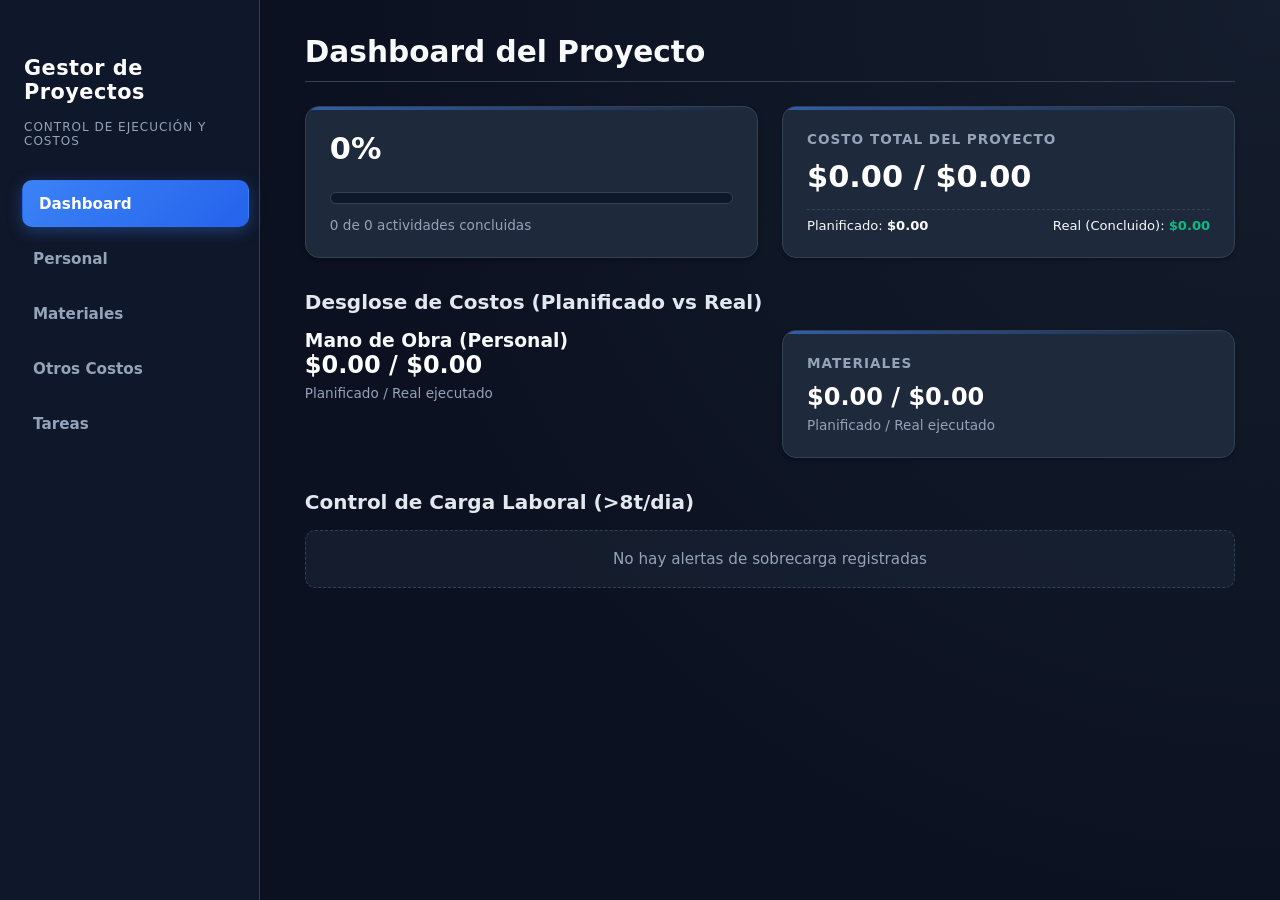
==== index.html @ 812642d6 "feat(index.html): Agregar la seccion de materiales - Agregar a la vista la seccion de materiales con" ====
<!DOCTYPE html>
<html lang="en">
<head>
  <meta charset="UTF-8">
  <meta name="viewport" content="width=device-width, initial-scale=1.0">
  <title>Control de Proyectos</title>
  <link rel ="stylesheet" href="styles.css">
</head>
<body>
  <aside class="sidebar">
    <div class="brand-header">
      <h2>Gestor de Proyectos</h2>
      <div class="brand-subtitle">Control de Ejecución y Costos</div>
    </div>
    <nav>
      <button class="btn-nav active" data-target="dashboard">
        Dashboard
      </button>
      <button class="btn-nav" data-target="personal">
        Personal
      </button>
      <button class="btn-nav" data-target="materiales">
        Materiales
      </button>
      <button class="btn-nav" data-target="otros">
        Otros Costos
      </button>
      <button class="btn-nav" data-target="tareas">
        Tareas
      </button>
    </nav>  
  </aside>


  <main>
    <section id="seccion-dashboard" class="seccion active">
      <h1>Dashboard del Proyecto</h1>
      <div class="tarjeta-grid">
        <div class="tarjeta">
          <p id="dash-avance" class="valor-metrica">0%</p>
          <div class="barra-progreso-contenedor">
            <div class="barra-progreso-llenado" id="dash-barra"></div>
            
          </div>
          <small id="dash-tareas-resumen" class="subtexto">
            0 de 0 actividades concluidas</small>
        </div>
        <div class="tarjeta">
          <h3>Costo Total del Proyecto</h3>
          <p id="dash-costos" class="valor-metrica">$0.00 / $0.00</p>
          <div class="subtexto-comparativa">
            <span>Planificado: <strong id="dash-costo-plan">$0.00
              </strong></span>
              <span>Real (Concluido): <strong id="dash-costo-real"    class="color-exito">$0.00</strong></span>
          </div>
        </div>
      </div>
      <h2>Desglose de Costos (Planificado vs Real)</h2>
      <div class="tarjeta-grid">
        <div class=""tarjeta>
          <h3>Mano de Obra (Personal)</h3>
          <p id="dash-pers-costo" class="valor-metrica" style="font-size:1.5rem;">$0.00 / $0.00</p>
          <div class="subtexto">Planificado / Real ejecutado</div>
        </div>
        <div class="tarjeta">
          <h3>Materiales</h3>
          <p id="dash-mat-costo" class="valor-metrica" style="font-size:1.5rem;">$0.00 / $0.00</p>
          <div class="subtexto">Planificado / Real ejecutado</div>
        </div>
      </div>
      <h2>Control de Carga Laboral (&gt;8t/dia)</h2>
      <div id="contenedor-sobrecarga" class="tarjeta-grid">
        <p class="mensaje-vacio">No hay alertas de sobrecarga registradas</p>
      </div>      



    </section>
    <section id ="seccion-personal" class="seccion">
      <h1>Gestion de Personal</h1>
      <div class="form-contenedor">
        <form id="form-personal">
          <div class="form-grid">
            <div class="form-grupo">
              <label for="pers-nombre">Nombre Completo:</label>
              <input type="text" id="pers-nombre" placeholder="Ej: Javier Carmona" required>
            </div>
            <div class="form-grupo">
              <label for="pers-rol">Rol / Cargo:</label>
              <input type="text" id="pers-rol" placeholder="Ej: Electricista, ingeniero..." required>
            </div>
            <div class="form-grupo">
              <label for="pers-costo">Costo por Hora ($)</label>
              <input type="number" id="pers-costo" step="0.01" min="0.01" placeholder="Ej: 15.50" required>
            </div>
          </div>
          <button type="submit" class="btn">Guardar Personal</button>
        </form>
      </div>
      <h2>Personal Registrado</h2>
      <div class="tabla-contenedor">
        <table>
          <thead>
            <tr>
              <th>ID</th>
              <th>Nombre</th>
              <th>Rol / Cargo</th>
              <th>Costo / Hora</th>
              <th>Acciones</th>
            </tr>
          </thead>
          <tbody id="tabla-personal-body"></tbody>
        </table>
      </div>
    </section>
    

    <section id="seccion-materiales" class="seccion">
      <h1>Gestion de Materiales</h1>
      <div class="form-contenedor">
        <form id="form-materiales">
          <div class="form-grid">
            <div class="form-grupo">
              <label for="mater-nombre">Nombre del Material</label>
              <input type="text" id="mater-nombre" placeholder="Ej: Ladrillo, Cemento, Pintura..." required>
            </div>
            <div class="form-grupo">
              <label for="mater-unidad">Unidad de Medida</label>
              <input type="text" id="mater-unidad" placeholder="Ej: m, kg, saco, unidad, etc" required>
            </div>
            <div class="form-grupo">
              <label for="mater-costo">Costo Unitario del Material ($)</label>
              <input type="number" id="mater-costo" step="0.01" min="0.01" placeholder="Ej: 12.50"required>
            </div>
          </div>
          <button type="submit" class="btn">Guardar Material</button>
        </form>
      </div>

      <h2>Materiales Registrados</h2>
      <div class="tabla-contenedor">
        <table>
          <thead>
            <tr>
              <th>ID</th>
              <th>Material</th>
              <th>Unidad</th>
              <th>Costo Unitario</th>
              <th>Acciones</th>
            </tr>
          </thead>
          <tbody id="tabla-material-body"></tbody>
        </table>
      </div>
    </section>
  </main>
---- styles.css ----
:root {
  --bg-primary: #0b1120;
  --bg-secondary: #0f172a;
  --bg-card: #1e293b;
  --bg-card-hover: #27354f;
  --border: #334155;
  --border-light: #475569;
  
  --accent: #3b82f6;
  --accent-hover: #2563eb;
  --accent-glow: rgba(59, 130, 246, 0.35);

  --success: #10b981;
  --success-bg: rgba(16, 185, 129, 0.15);
  --success-glow: rgba(16, 185, 129, 0.3);
  
  --warning: #f59e0b;
  --warning-bg: rgba(245, 158, 11, 0.15);

  --danger: #ef4444;
  --danger-hover: #dc2626;
  --danger-bg: rgba(239, 68, 68, 0.15);

  --text-main: #f8fafc;
  --text-muted: #94a3b8;
  --text-dim: #64748b;
  
  --shadow-sm: 0 2px 4px rgba(0, 0, 0, 0.3);
  --shadow-md: 0 4px 12px rgba(0, 0, 0, 0.4);
  --shadow-lg: 0 10px 25px rgba(0, 0, 0, 0.5);
}

* {
  box-sizing: border-box;
  margin: 0;
  padding: 0;
  font-family: 'Segoe UI', system-ui, -apple-system, BlinkMacSystemFont, Roboto, sans-serif;
}

body {
  background-color: var(--bg-primary);
  color: var(--text-main);
  min-height: 100vh;
  display: flex;
  overflow: hidden;
}

/* ==========================================================================
   BARRA LATERAL DE NAVEGACIÓN
   ========================================================================== */
.sidebar {
  width: 260px;
  background-color: var(--bg-secondary);
  border-right: 1px solid var(--border);
  display: flex;
  flex-direction: column;
  padding: 1.5rem 1rem;
  flex-shrink: 0;
  user-select: none;
  z-index: 10;
}

.brand-header {
  margin-bottom: 2rem;
  padding: 0 0.5rem;
}

.brand-header h2 {
  font-size: 1.3rem;
  font-weight: 800;
  color: #ffffff;
  display: flex;
  align-items: center;
  gap: 0.6rem;
  letter-spacing: 0.5px;
}

.brand-header h2 span {
  color: var(--accent);
}

.brand-subtitle {
  font-size: 0.75rem;
  color: var(--text-muted);
  margin-top: 0.3rem;
  text-transform: uppercase;
  letter-spacing: 1px;
}

nav {
  display: flex;
  flex-direction: column;
  gap: 0.5rem;
  flex: 1;
}

/* BOTONES DE NAVEGACIÓN (TRANSICIÓN + TRANSFORMACIÓN TRANSLATEX) */
.btn-nav {
  background: transparent;
  border: 1px solid transparent;
  color: var(--text-muted);
  padding: 0.85rem 1rem;
  text-align: left;
  font-size: 0.95rem;
  font-weight: 600;
  cursor: pointer;
  border-radius: 10px;
  display: flex;
  align-items: center;
  gap: 0.75rem;
  transition: all 0.3s cubic-bezier(0.4, 0, 0.2, 1);
  position: relative;
}

.btn-nav:hover {
  background-color: rgba(59, 130, 246, 0.12);
  color: #ffffff;
  border-color: rgba(59, 130, 246, 0.3);
  transform: translateX(6px); /* TRANSFORMACIÓN AL HOVER */
}

.btn-nav.active {
  background: linear-gradient(135deg, var(--accent), #2563eb);
  color: #ffffff;
  font-weight: 700;
  box-shadow: 0 4px 15px var(--accent-glow);
  transform: translateX(6px);
  border-color: transparent;
}

.sidebar-footer {
  border-top: 1px solid var(--border);
  padding-top: 1rem;
  display: flex;
  flex-direction: column;
  gap: 0.5rem;
}

.btn-demo {
  background: rgba(16, 185, 129, 0.15);
  border: 1px solid rgba(16, 185, 129, 0.4);
  color: #34d399;
  font-size: 0.8rem;
  padding: 0.6rem;
  border-radius: 8px;
  cursor: pointer;
  font-weight: 600;
  transition: all 0.25s ease;
  display: flex;
  align-items: center;
  justify-content: center;
  gap: 0.4rem;
}

.btn-demo:hover {
  background: var(--success);
  color: white;
  transform: translateY(-2px);
  box-shadow: 0 4px 12px var(--success-glow);
}

.btn-reset {
  background: transparent;
  border: 1px dashed var(--border);
  color: var(--text-dim);
  font-size: 0.75rem;
  padding: 0.4rem;
  border-radius: 6px;
  cursor: pointer;
  transition: all 0.2s ease;
}

.btn-reset:hover {
  color: var(--danger);
  border-color: var(--danger);
}

/* ==========================================================================
   ÁREA PRINCIPAL DE CONTENIDO
   ========================================================================== */
main {
  flex: 1;
  padding: 2.2rem 2.8rem;
  overflow-y: auto;
  background: radial-gradient(circle at top right, rgba(30, 41, 59, 0.5), transparent 70%);
}

/* TRANSICIÓN Y TRANSFORMACIÓN DE ENTRADA ENTRE SECCIONES */
.seccion {
  display: none;
  opacity: 0;
  transform: translateY(12px) scale(0.995);
  transition: opacity 0.35s ease, transform 0.35s ease;
}

.seccion.active {
  display: block;
  opacity: 1;
  transform: translateY(0) scale(1);
  animation: animacionEntrada 0.35s cubic-bezier(0.16, 1, 0.3, 1) forwards;
}

@keyframes animacionEntrada {
  from {
    opacity: 0;
    transform: translateY(14px) scale(0.99);
  }
  to {
    opacity: 1;
    transform: translateY(0) scale(1);
  }
}

h1 {
  font-size: 1.85rem;
  font-weight: 800;
  margin-bottom: 1.5rem;
  padding-bottom: 0.75rem;
  border-bottom: 1px solid var(--border);
  display: flex;
  align-items: center;
  justify-content: space-between;
}

h2 {
  font-size: 1.25rem;
  font-weight: 700;
  margin: 2rem 0 1rem 0;
  color: #e2e8f0;
}

/* ==========================================================================
   DASHBOARD - GRID Y TARJETAS (TRANSFORMACIONES Y TRANSICIONES)
   ========================================================================== */
.tarjeta-grid {
  display: grid;
  grid-template-columns: repeat(auto-fit, minmax(280px, 1fr));
  gap: 1.5rem;
  margin-bottom: 1.5rem;
}

/* TARJETAS CON TRANSFORMACIÓN ELEVADA Y ESCALA AL HOVER */
.tarjeta {
  background: var(--bg-card);
  border: 1px solid var(--border);
  border-radius: 14px;
  padding: 1.5rem;
  box-shadow: var(--shadow-sm);
  position: relative;
  overflow: hidden;
  /* Transición fluida para transformaciones y sombras */
  transition: transform 0.35s cubic-bezier(0.34, 1.56, 0.64, 1),
              box-shadow 0.35s ease,
              border-color 0.35s ease,
              background-color 0.35s ease;
  display: flex;
  flex-direction: column;
  justify-content: space-between;
}

/* Efecto hover interactivo: se levanta y se agranda suavemente */
.tarjeta:hover {
  transform: translateY(-8px) scale(1.015);
  box-shadow: var(--shadow-lg), 0 0 20px rgba(59, 130, 246, 0.15);
  border-color: var(--accent);
  background-color: var(--bg-card-hover);
}

.tarjeta::before {
  content: '';
  position: absolute;
  top: 0;
  left: 0;
  width: 100%;
  height: 3px;
  background: linear-gradient(90deg, var(--accent), transparent);
  opacity: 0.6;
  transition: opacity 0.3s ease;
}

.tarjeta:hover::before {
  opacity: 1;
}

.tarjeta h3 {
  font-size: 0.85rem;
  text-transform: uppercase;
  letter-spacing: 1px;
  color: var(--text-muted);
  margin-bottom: 0.75rem;
}

.valor-metrica {
  font-size: 1.9rem;
  font-weight: 800;
  color: #ffffff;
  margin-bottom: 0.4rem;
}

.subtexto {
  font-size: 0.85rem;
  color: var(--text-muted);
}

.subtexto strong {
  color: #ffffff;
}

.subtexto-comparativa {
  display: flex;
  justify-content: space-between;
  margin-top: 0.5rem;
  padding-top: 0.5rem;
  border-top: 1px dashed var(--border);
  font-size: 0.82rem;
}

/* BARRA DE PROGRESO CON TRANSICIÓN DE ANCHURA */
.barra-progreso-contenedor {
  background-color: #0f172a;
  border: 1px solid var(--border);
  border-radius: 999px;
  height: 12px;
  width: 100%;
  overflow: hidden;
  margin: 0.8rem 0 0.4rem 0;
}

.barra-progreso-llenado {
  background: linear-gradient(90deg, var(--accent), var(--success));
  height: 100%;
  width: 0%;
  border-radius: 999px;
  box-shadow: 0 0 10px rgba(16, 185, 129, 0.4);
  /* Transición fluida al subir el porcentaje */
  transition: width 0.8s cubic-bezier(0.4, 0, 0.2, 1);
}

/* ==========================================================================
   ALERTAS DE SOBRECARGA LABORAL (>8h/DÍA) CON ANIMACIÓN DE PULSO
   ========================================================================== */
#contenedor-sobrecarga {
  margin-top: 1rem;
}

.mensaje-vacio {
  color: var(--text-muted);
  background: rgba(30, 41, 59, 0.5);
  border: 1px dashed var(--border);
  padding: 1.2rem;
  border-radius: 10px;
  text-align: center;
  grid-column: 1 / -1;
  font-size: 0.95rem;
}

/* Tarjeta de alerta con animación de pulso y transformación continua */
.tarjeta-sobrecarga {
  background: linear-gradient(145deg, #1e293b, #2a1b1b);
  border: 1px solid var(--danger);
  border-left: 5px solid var(--danger);
  animation: pulsoAlerta 2.5s infinite ease-in-out;
}

.tarjeta-sobrecarga:hover {
  transform: translateY(-8px) scale(1.02);
  box-shadow: 0 12px 25px rgba(239, 68, 68, 0.35);
  border-color: #f87171;
}

@keyframes pulsoAlerta {
  0%, 100% {
    box-shadow: 0 4px 15px rgba(239, 68, 68, 0.2);
  }
  50% {
    box-shadow: 0 6px 25px rgba(239, 68, 68, 0.45);
  }
}

.tarjeta-sobrecarga .alerta-header {
  display: flex;
  align-items: center;
  justify-content: space-between;
  margin-bottom: 0.5rem;
}

.badge-peligro {
  background-color: var(--danger-bg);
  color: #fca5a5;
  border: 1px solid rgba(239, 68, 68, 0.4);
  padding: 0.2rem 0.5rem;
  border-radius: 6px;
  font-size: 0.72rem;
  font-weight: 700;
  text-transform: uppercase;
}

/* ==========================================================================
   FORMULARIOS
   ========================================================================== */
.form-contenedor {
  background: var(--bg-card);
  border: 1px solid var(--border);
  border-radius: 14px;
  padding: 1.8rem;
  margin-bottom: 2rem;
  box-shadow: var(--shadow-sm);
}

.form-grid {
  display: grid;
  grid-template-columns: repeat(auto-fit, minmax(220px, 1fr));
  gap: 1.2rem;
  margin-bottom: 1.2rem;
}

.form-grupo {
  display: flex;
  flex-direction: column;
  gap: 0.45rem;
}

label {
  font-size: 0.85rem;
  font-weight: 600;
  color: var(--text-muted);
}

input, select {
  background: #0f172a;
  border: 1px solid var(--border);
  color: #ffffff;
  padding: 0.7rem 0.9rem;
  border-radius: 8px;
  font-size: 0.95rem;
  outline: none;
  transition: all 0.25s ease;
  width: 100%;
}

input:focus, select:focus {
  border-color: var(--accent);
  box-shadow: 0 0 0 3px rgba(59, 130, 246, 0.25);
  background: #131d31;
}

/* Fieldset para asignaciones dinámicas */
fieldset {
  border: 1px dashed var(--border);
  border-radius: 10px;
  padding: 1.2rem;
  margin-bottom: 1.5rem;
  background: rgba(15, 23, 42, 0.4);
}

legend {
  padding: 0 0.6rem;
  font-size: 0.9rem;
  font-weight: 700;
  color: var(--text-main);
}

.filas-contenedor {
  display: flex;
  flex-direction: column;
  gap: 0.6rem;
  margin-bottom: 0.8rem;
}

/* Fila dinámica animada con deslizamiento */
.fila-dinamica {
  display: flex;
  align-items: center;
  gap: 0.75rem;
  background: rgba(30, 41, 59, 0.8);
  padding: 0.6rem 0.8rem;
  border-radius: 8px;
  border: 1px solid var(--border);
  animation: slideInFila 0.3s cubic-bezier(0.16, 1, 0.3, 1) forwards;
}

@keyframes slideInFila {
  from {
    opacity: 0;
    transform: translateX(-15px) scale(0.98);
  }
  to {
    opacity: 1;
    transform: translateX(0) scale(1);
  }
}

.fila-dinamica select {
  flex: 2;
}

.fila-dinamica input {
  flex: 1;
  min-width: 110px;
}

/* ==========================================================================
   BOTONES CON TRANSICIONES Y TRANSFORMACIONES DE PRESIÓN
   ========================================================================== */
.btn {
  background: var(--accent);
  color: white;
  border: none;
  padding: 0.7rem 1.4rem;
  border-radius: 8px;
  font-size: 0.92rem;
  font-weight: 600;
  cursor: pointer;
  display: inline-flex;
  align-items: center;
  justify-content: center;
  gap: 0.5rem;
  transition: all 0.25s cubic-bezier(0.4, 0, 0.2, 1);
  box-shadow: 0 2px 6px rgba(0, 0, 0, 0.2);
}

.btn:hover {
  background: var(--accent-hover);
  transform: translateY(-2px);
  box-shadow: 0 5px 15px var(--accent-glow);
}

.btn:active {
  transform: scale(0.97); /* TRANSFORMACIÓN AL HACER CLIC */
}

.btn-secondary {
  background: #334155;
  color: #e2e8f0;
}

.btn-secondary:hover {
  background: #475569;
  transform: translateY(-2px);
}

.btn-success {
  background: var(--success);
}

.btn-success:hover {
  background: #059669;
  box-shadow: 0 5px 15px var(--success-glow);
}

.btn-danger {
  background: var(--danger);
  color: white;
}

.btn-danger:hover {
  background: var(--danger-hover);
}

.btn-sm {
  padding: 0.4rem 0.75rem;
  font-size: 0.8rem;
  border-radius: 6px;
}

.btn-quitar-fila {
  background: rgba(239, 68, 68, 0.2);
  color: #f87171;
  border: 1px solid rgba(239, 68, 68, 0.3);
  padding: 0.6rem 0.9rem;
  border-radius: 8px;
  cursor: pointer;
  font-weight: 700;
  transition: all 0.2s ease;
}

.btn-quitar-fila:hover {
  background: var(--danger);
  color: white;
  transform: scale(1.1) rotate(90deg); /* ROTACIÓN AL QUITAR */
}

/* ==========================================================================
   TABLAS MODERNAS
   ========================================================================== */
.tabla-contenedor {
  background: var(--bg-card);
  border: 1px solid var(--border);
  border-radius: 14px;
  overflow: hidden;
  box-shadow: var(--shadow-sm);
  margin-top: 1rem;
}

table {
  width: 100%;
  border-collapse: collapse;
  text-align: left;
}

thead {
  background: #131d31;
}

th, td {
  padding: 1rem 1.2rem;
  font-size: 0.9rem;
  border-bottom: 1px solid var(--border);
}

th {
  font-weight: 700;
  color: var(--text-muted);
  text-transform: uppercase;
  font-size: 0.78rem;
  letter-spacing: 0.8px;
}

tbody tr {
  transition: background-color 0.2s ease;
}

tbody tr:hover {
  background-color: rgba(59, 130, 246, 0.08);
}

tbody tr:last-child td {
  border-bottom: none;
}

/* Badges de estado */
.badge {
  display: inline-flex;
  align-items: center;
  gap: 0.35rem;
  padding: 0.3rem 0.75rem;
  border-radius: 999px;
  font-size: 0.75rem;
  font-weight: 700;
  text-transform: uppercase;
}

.badge-pendiente {
  background-color: var(--warning-bg);
  color: var(--warning);
  border: 1px solid rgba(245, 158, 11, 0.3);
}

.badge-concluida {
  background-color: var(--success-bg);
  color: var(--success);
  border: 1px solid rgba(16, 185, 129, 0.3);
}

.color-exito {
  color: var(--success) !important;
}

.color-peligro {
  color: var(--danger) !important;
}

.color-aviso {
  color: var(--warning) !important;
}

/* ==========================================================================
   NOTIFICACIONES TOAST (FEEDBACK VISUAL AL USUARIO)
   ========================================================================== */
#toast-container {
  position: fixed;
  top: 1.5rem;
  right: 1.5rem;
  z-index: 9999;
  display: flex;
  flex-direction: column;
  gap: 0.75rem;
  pointer-events: none;
}

.toast {
  pointer-events: auto;
  min-width: 300px;
  max-width: 420px;
  padding: 1rem 1.2rem;
  border-radius: 10px;
  font-size: 0.9rem;
  font-weight: 600;
  display: flex;
  align-items: center;
  justify-content: space-between;
  gap: 0.75rem;
  box-shadow: 0 10px 25px rgba(0, 0, 0, 0.6);
  animation: toastEntrada 0.35s cubic-bezier(0.16, 1, 0.3, 1) forwards;
  transition: all 0.3s ease;
}

@keyframes toastEntrada {
  from {
    opacity: 0;
    transform: translateY(-20px) scale(0.92);
  }
  to {
    opacity: 1;
    transform: translateY(0) scale(1);
  }
}

.toast.toast-salida {
  opacity: 0;
  transform: translateY(-15px) scale(0.9);
}

.toast-success {
  background: #064e3b;
  color: #a7f3d0;
  border-left: 4px solid var(--success);
}

.toast-error {
  background: #4c1d1d;
  color: #fecaca;
  border-left: 4px solid var(--danger);
}

.toast-info {
  background: #1e3a8a;
  color: #bfdbfe;
  border-left: 4px solid var(--accent);
}

/* ==========================================================================
   MODAL PARA DETALLES DE TAREA
   ========================================================================== */
.modal-overlay {
  position: fixed;
  top: 0;
  left: 0;
  width: 100%;
  height: 100%;
  background: rgba(3, 7, 18, 0.75);
  backdrop-filter: blur(5px);
  display: flex;
  align-items: center;
  justify-content: center;
  z-index: 1000;
  opacity: 0;
  visibility: hidden;
  transition: all 0.3s ease;
}

.modal-overlay.active {
  opacity: 1;
  visibility: visible;
}

.modal-content {
  background: var(--bg-card);
  border: 1px solid var(--border);
  border-radius: 16px;
  width: 90%;
  max-width: 600px;
  max-height: 85vh;
  overflow-y: auto;
  padding: 1.8rem;
  box-shadow: 0 20px 40px rgba(0, 0, 0, 0.7);
  transform: scale(0.9);
  transition: transform 0.3s cubic-bezier(0.34, 1.56, 0.64, 1);
}

.modal-overlay.active .modal-content {
  transform: scale(1);
}

.modal-header {
  display: flex;
  justify-content: space-between;
  align-items: center;
  padding-bottom: 1rem;
  border-bottom: 1px solid var(--border);
  margin-bottom: 1.2rem;
}

.modal-close {
  background: transparent;
  border: none;
  color: var(--text-muted);
  font-size: 1.5rem;
  cursor: pointer;
  transition: color 0.2s ease, transform 0.2s ease;
}

.modal-close:hover {
  color: var(--danger);
  transform: scale(1.15);
}

.modal-section {
  margin-bottom: 1.2rem;
}

.modal-section h4 {
  font-size: 0.95rem;
  color: var(--accent);
  margin-bottom: 0.5rem;
}

.modal-list {
  list-style: none;
  display: flex;
  flex-direction: column;
  gap: 0.4rem;
}

.modal-list li {
  background: rgba(15, 23, 42, 0.6);
  padding: 0.5rem 0.8rem;
  border-radius: 6px;
  font-size: 0.85rem;
  display: flex;
  justify-content: space-between;
  border: 1px solid rgba(51, 65, 85, 0.5);
}

/* Responsive */
@media (max-width: 900px) {
  body {
    flex-direction: column;
    overflow-y: auto;
  }
  .sidebar {
    width: 100%;
  }
  nav {
    flex-direction: row;
    flex-wrap: wrap;
  }
  .btn-nav {
    flex: 1;
    min-width: 120px;
    justify-content: center;
  }
  main {
    padding: 1.2rem;
  }
}
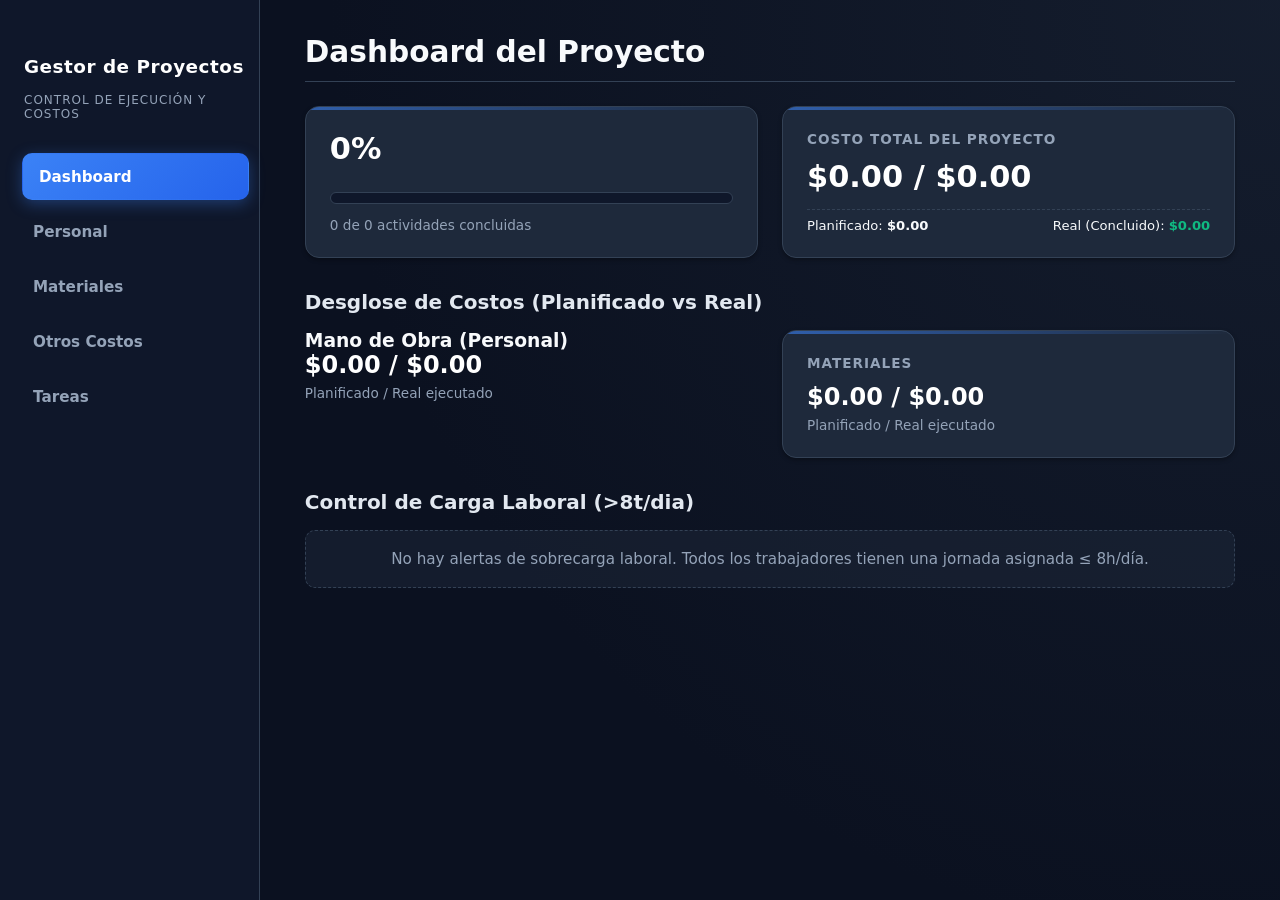
==== commit 1be63e16: "feat(script.js): Agregar JavaScript - Agregar funcionalidades con JavaScript al index" ====
--- a/index.html
+++ b/index.html
@@ -113,7 +113,7 @@
         </table>
       </div>
     </section>
-    
+
 
     <section id="seccion-materiales" class="seccion">
       <h1>Gestion de Materiales</h1>
@@ -153,4 +153,98 @@
         </table>
       </div>
     </section>
-  </main>+
+    
+    <section id="seccion-otros" class="seccion">
+      <h1>Otros Costos</h1>
+      <div class="form-contenedor">
+        <form id="form-otros">
+          <div class="form-grid">
+            <div class="form-grupo">
+              <label for="otro-nombre">Descripcion del Gasto / Servicio:</label>
+              <input type="text" id="otro-nombre" placeholder="Ej: Alquiler de Grua, Transporte..." required>
+            </div>
+            <div class="form-grupo">
+              <label for="otro-costo">Costo por Unidad / Servicio ($)</label>
+              <input type="number" id="otro-costo" step="0.01" min="0.01" placeholder="Ej: 50.00" required>
+            </div>
+          </div>
+          <button type="submit" class="btn">Guardar Costo</button>
+        </form>
+      </div>
+
+      <h2>Tabla de Otros Costos</h2>
+      <div class="tabla-contenedor">
+        <table>
+          <thead>
+            <tr>
+              <th>ID</th>
+              <th>Descripcion</th>
+              <th>Costo Unitario</th>
+              <th>Acciones</th>
+            </tr>
+          </thead>
+          <tbody id="tabla-otros-body"></tbody>
+        </table>
+      </div>
+    </section>
+
+
+    <section id="seccion-tareas" class="seccion">
+      <h1>Gestion de Tareas</h1>
+      <div class="form-contenedor">
+        <form id="form-tareas">
+          <div class="form-grid">
+            <div class="form-grupo">
+              <label for="tarea-nombre">Nombre de la Tarea</label>
+              <input type="text" id="tarea-nombre" placeholder="Ej: Vaciado de Losas" required>
+            </div>
+            <div class="form-grupo">
+              <label for="tarea-fecha">Fecha de Ejecucion</label>
+              <input type="date" id="tarea-fecha" required>
+            </div>
+          </div>
+          <fieldset>
+            <legend>Asignar Personal y Tiempo de Ejecucion</legend>
+            <div id="tarea-personal-contenedor" class="filas-contenedor"></div>
+            <button type="button" class="btn btn-secondary btn-sm" onclick="agregarFilaPersonalTarea()"> + Asignar Trabajador              
+            </button>
+          </fieldset>
+          <fieldset>
+            <legend>Asignar Materiales y Cantidad</legend>
+            <div id="tarea-materiales-contenedor" class="filas-contenedor"></div>
+            <button type="button" class="btn btn-secondary btn-sm" onclick="agregarFilaMaterialTarea()">+ Asignar Material</button>
+          </fieldset>
+          <fieldset>
+            <legend>Asignar Otros Costos y Cantidad</legend>
+            <div id="tarea-otros-contenedor" class="filas-contenedor"></div>
+            <button type="button" class="btn btn-secondary btn-sm" onclick="agregarFilaOtroTarea()">+ Asignar Otro Gasto</button>
+          </fieldset>
+          
+          <button type="submit" class="btn btn-success" style="width: 100%; margin-top: 1rem; font-size: 1rem;">Crear y Registrar Tarea</button>
+        </form>
+      </div>
+
+      <h2>Lista de Tareas Registradas</h2>
+      <div class="tabla-contenedor">
+        <table>
+          <thead>
+            <tr>
+              <th>ID</th> 
+              <th>Tarea</th> 
+              <th>Fecha</th> 
+              <th>Costo Estimado</th> 
+              <th>Estado</th> 
+              <th>Acciones</th>
+            </tr>
+          </thead>
+          <tbody id="tabla-tareas-body"></tbody>
+        </table>
+      </div>
+    </section>
+  </main>
+
+  <div id="toast-container"></div>
+  <script src="script.js"></script>
+</body>
+</html>
--- a/styles.css
+++ b/styles.css
@@ -42,7 +42,7 @@
   color: var(--text-main);
   min-height: 100vh;
   display: flex;
-  overflow: hidden;
+  overflow-x: hidden;
 }
 
 /* ==========================================================================
@@ -66,8 +66,9 @@
 }
 
 .brand-header h2 {
-  font-size: 1.3rem;
+  font-size: 1.15rem;
   font-weight: 800;
+  white-space: nowrap;
   color: #ffffff;
   display: flex;
   align-items: center;
@@ -181,6 +182,7 @@
 main {
   flex: 1;
   padding: 2.2rem 2.8rem;
+  height: 100vh;
   overflow-y: auto;
   background: radial-gradient(circle at top right, rgba(30, 41, 59, 0.5), transparent 70%);
 }
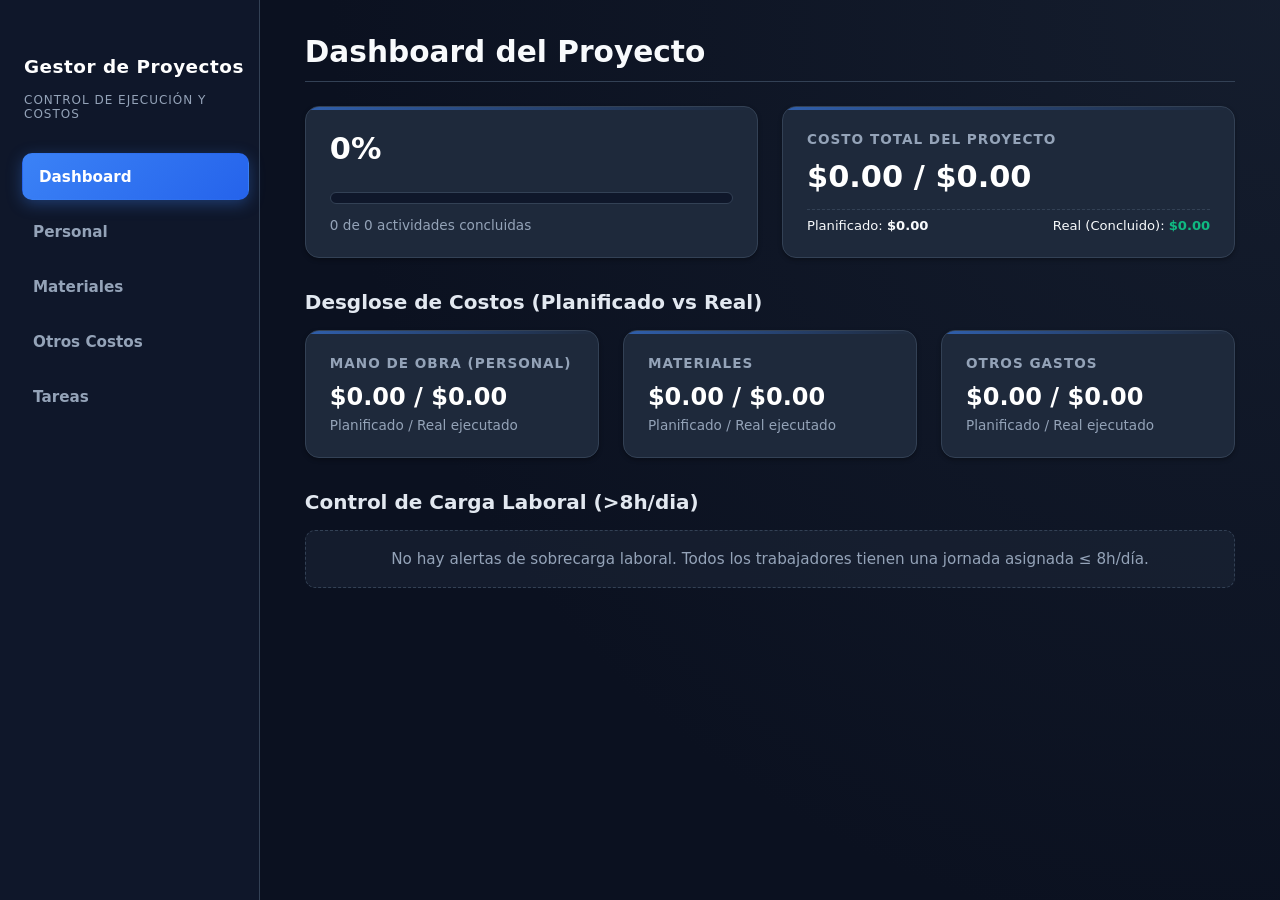
==== commit 4e0aa973: "feat(styles.css), fix(index.html), fix(script.js): Solucionar errores visuales y logicos de los Dash" ====
--- a/index.html
+++ b/index.html
@@ -57,7 +57,7 @@
       </div>
       <h2>Desglose de Costos (Planificado vs Real)</h2>
       <div class="tarjeta-grid">
-        <div class=""tarjeta>
+        <div class="tarjeta">
           <h3>Mano de Obra (Personal)</h3>
           <p id="dash-pers-costo" class="valor-metrica" style="font-size:1.5rem;">$0.00 / $0.00</p>
           <div class="subtexto">Planificado / Real ejecutado</div>
@@ -67,8 +67,13 @@
           <p id="dash-mat-costo" class="valor-metrica" style="font-size:1.5rem;">$0.00 / $0.00</p>
           <div class="subtexto">Planificado / Real ejecutado</div>
         </div>
-      </div>
-      <h2>Control de Carga Laboral (&gt;8t/dia)</h2>
+        <div class="tarjeta">
+          <h3>Otros Gastos</h3>
+          <p id="dash-otros-costo" class="valor-metrica" style="font-size:1.5rem;">$0.00 / $0.00</p>
+          <div class="subtexto">Planificado / Real ejecutado</div>
+        </div>
+      </div>
+      <h2>Control de Carga Laboral (&gt;8h/dia)</h2>
       <div id="contenedor-sobrecarga" class="tarjeta-grid">
         <p class="mensaje-vacio">No hay alertas de sobrecarga registradas</p>
       </div>      
--- a/styles.css
+++ b/styles.css
@@ -439,6 +439,9 @@
   transition: all 0.25s ease;
   width: 100%;
 }
+input[type="date"] {
+    color-scheme: dark;
+}
 
 input:focus, select:focus {
   border-color: var(--accent);
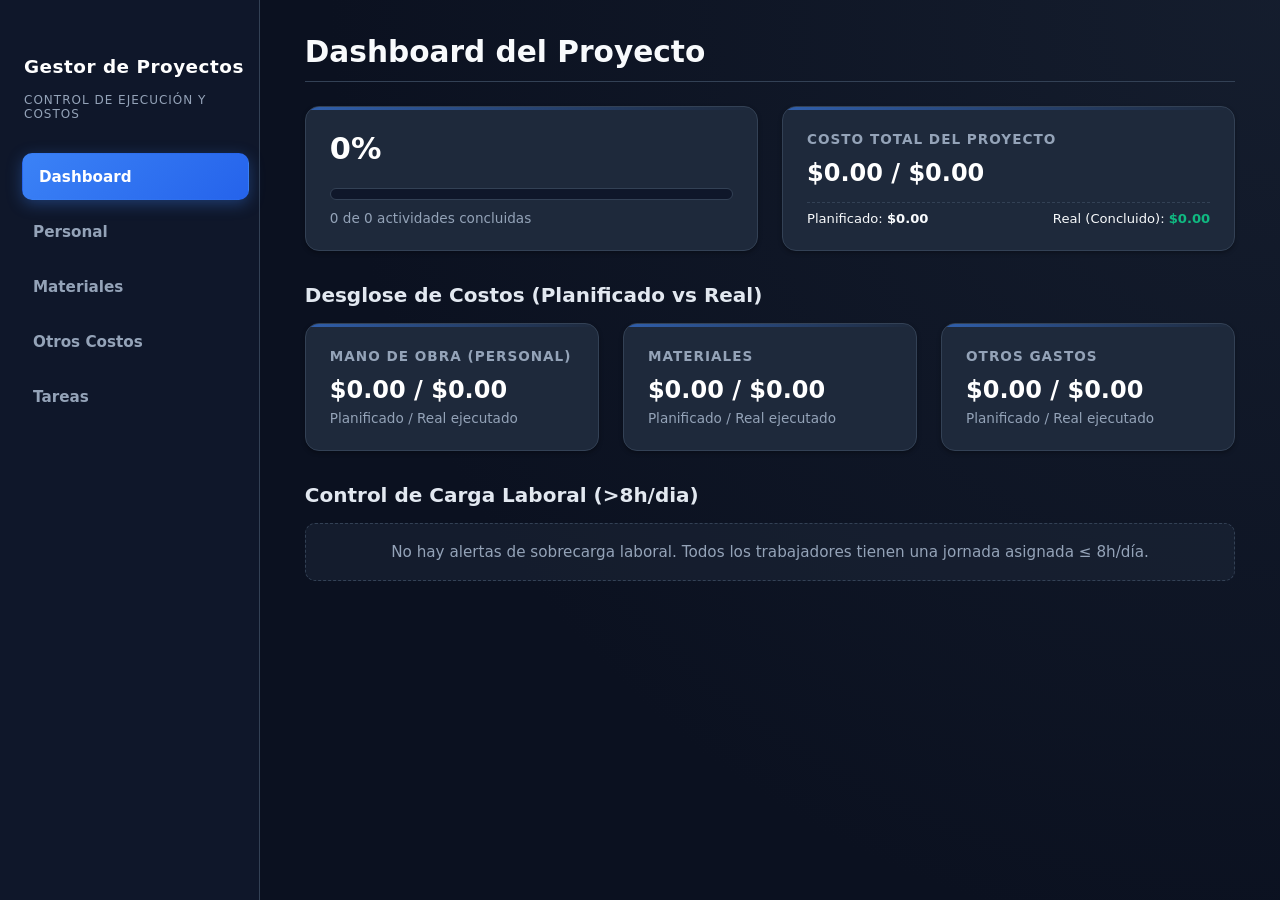
==== commit e6ee9ff5: "feat(script.js): Agregar validaciones en los campos de texto - Agregar validaciones en los campos do" ====
--- a/index.html
+++ b/index.html
@@ -88,11 +88,11 @@
           <div class="form-grid">
             <div class="form-grupo">
               <label for="pers-nombre">Nombre Completo:</label>
-              <input type="text" id="pers-nombre" placeholder="Ej: Javier Carmona" required>
+              <input type="text" id="pers-nombre" class="solo-letras" placeholder="Ej: Javier Carmona" required>
             </div>
             <div class="form-grupo">
               <label for="pers-rol">Rol / Cargo:</label>
-              <input type="text" id="pers-rol" placeholder="Ej: Electricista, ingeniero..." required>
+              <input type="text" id="pers-rol" class="solo-letras" placeholder="Ej: Electricista, ingeniero..." required>
             </div>
             <div class="form-grupo">
               <label for="pers-costo">Costo por Hora ($)</label>
@@ -127,11 +127,11 @@
           <div class="form-grid">
             <div class="form-grupo">
               <label for="mater-nombre">Nombre del Material</label>
-              <input type="text" id="mater-nombre" placeholder="Ej: Ladrillo, Cemento, Pintura..." required>
+              <input type="text" id="mater-nombre" class="solo-letras" placeholder="Ej: Ladrillo, Cemento, Pintura..." required>
             </div>
             <div class="form-grupo">
               <label for="mater-unidad">Unidad de Medida</label>
-              <input type="text" id="mater-unidad" placeholder="Ej: m, kg, saco, unidad, etc" required>
+              <input type="text" id="mater-unidad" class="solo-letras" placeholder="Ej: m, kg, saco, unidad, etc" required>
             </div>
             <div class="form-grupo">
               <label for="mater-costo">Costo Unitario del Material ($)</label>
@@ -167,7 +167,7 @@
           <div class="form-grid">
             <div class="form-grupo">
               <label for="otro-nombre">Descripcion del Gasto / Servicio:</label>
-              <input type="text" id="otro-nombre" placeholder="Ej: Alquiler de Grua, Transporte..." required>
+              <input type="text" id="otro-nombre" class="solo-letras" placeholder="Ej: Alquiler de Grua, Transporte..." required>
             </div>
             <div class="form-grupo">
               <label for="otro-costo">Costo por Unidad / Servicio ($)</label>
@@ -202,7 +202,7 @@
           <div class="form-grid">
             <div class="form-grupo">
               <label for="tarea-nombre">Nombre de la Tarea</label>
-              <input type="text" id="tarea-nombre" placeholder="Ej: Vaciado de Losas" required>
+              <input type="text" id="tarea-nombre" class="solo-letras" placeholder="Ej: Vaciado de Losas" required>
             </div>
             <div class="form-grupo">
               <label for="tarea-fecha">Fecha de Ejecucion</label>
--- a/styles.css
+++ b/styles.css
@@ -260,6 +260,14 @@
   justify-content: space-between;
 }
 
+#dash-mat-costo, 
+#dash-pers-costo, 
+#dash-otros-costo, 
+#dash-costos {
+    white-space: nowrap;
+    font-size: 1.5rem; 
+}
+
 /* Efecto hover interactivo: se levanta y se agranda suavemente */
 .tarjeta:hover {
   transform: translateY(-8px) scale(1.015);
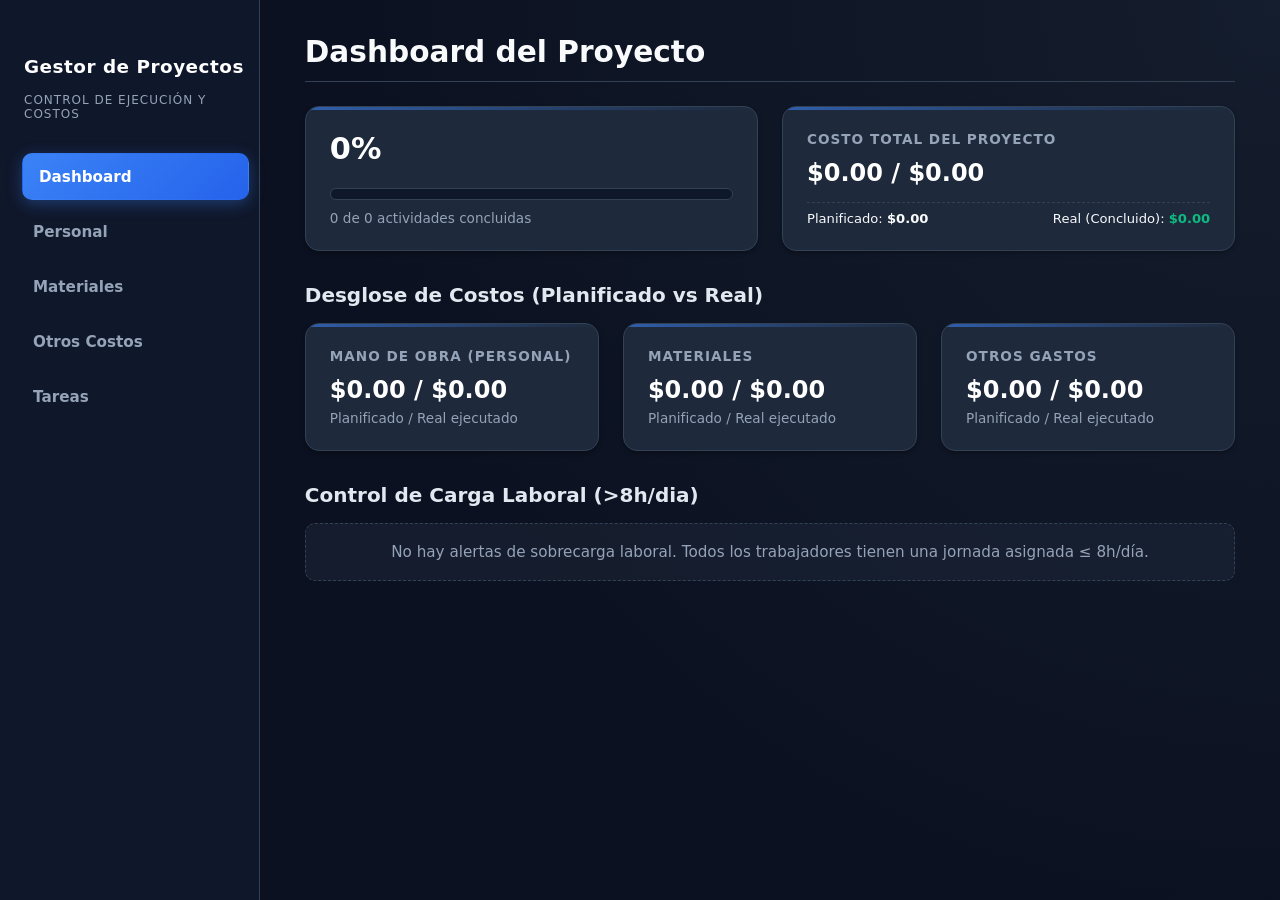
==== commit 0d95633b: "Add files via upload" ====
--- a/index.html
+++ b/index.html
@@ -1,5 +1,5 @@
 <!DOCTYPE html>
-<html lang="en">
+<html lang="es">
 <head>
   <meta charset="UTF-8">
   <meta name="viewport" content="width=device-width, initial-scale=1.0">
@@ -82,7 +82,7 @@
 
     </section>
     <section id ="seccion-personal" class="seccion">
-      <h1>Gestion de Personal</h1>
+      <h1>Gestión de Personal</h1>
       <div class="form-contenedor">
         <form id="form-personal">
           <div class="form-grid">
@@ -121,7 +121,7 @@
 
 
     <section id="seccion-materiales" class="seccion">
-      <h1>Gestion de Materiales</h1>
+      <h1>Gestión de Materiales</h1>
       <div class="form-contenedor">
         <form id="form-materiales">
           <div class="form-grid">
@@ -166,7 +166,7 @@
         <form id="form-otros">
           <div class="form-grid">
             <div class="form-grupo">
-              <label for="otro-nombre">Descripcion del Gasto / Servicio:</label>
+              <label for="otro-nombre">Descripción del Gasto / Servicio:</label>
               <input type="text" id="otro-nombre" class="solo-letras" placeholder="Ej: Alquiler de Grua, Transporte..." required>
             </div>
             <div class="form-grupo">
@@ -184,7 +184,7 @@
           <thead>
             <tr>
               <th>ID</th>
-              <th>Descripcion</th>
+              <th>Descripción</th>
               <th>Costo Unitario</th>
               <th>Acciones</th>
             </tr>
@@ -196,7 +196,7 @@
 
 
     <section id="seccion-tareas" class="seccion">
-      <h1>Gestion de Tareas</h1>
+      <h1>Gestión de Tareas</h1>
       <div class="form-contenedor">
         <form id="form-tareas">
           <div class="form-grid">
@@ -205,12 +205,12 @@
               <input type="text" id="tarea-nombre" class="solo-letras" placeholder="Ej: Vaciado de Losas" required>
             </div>
             <div class="form-grupo">
-              <label for="tarea-fecha">Fecha de Ejecucion</label>
+              <label for="tarea-fecha">Fecha de Ejecución</label>
               <input type="date" id="tarea-fecha" required>
             </div>
           </div>
           <fieldset>
-            <legend>Asignar Personal y Tiempo de Ejecucion</legend>
+            <legend>Asignar Personal y Tiempo de Ejecución</legend>
             <div id="tarea-personal-contenedor" class="filas-contenedor"></div>
             <button type="button" class="btn btn-secondary btn-sm" onclick="agregarFilaPersonalTarea()"> + Asignar Trabajador              
             </button>
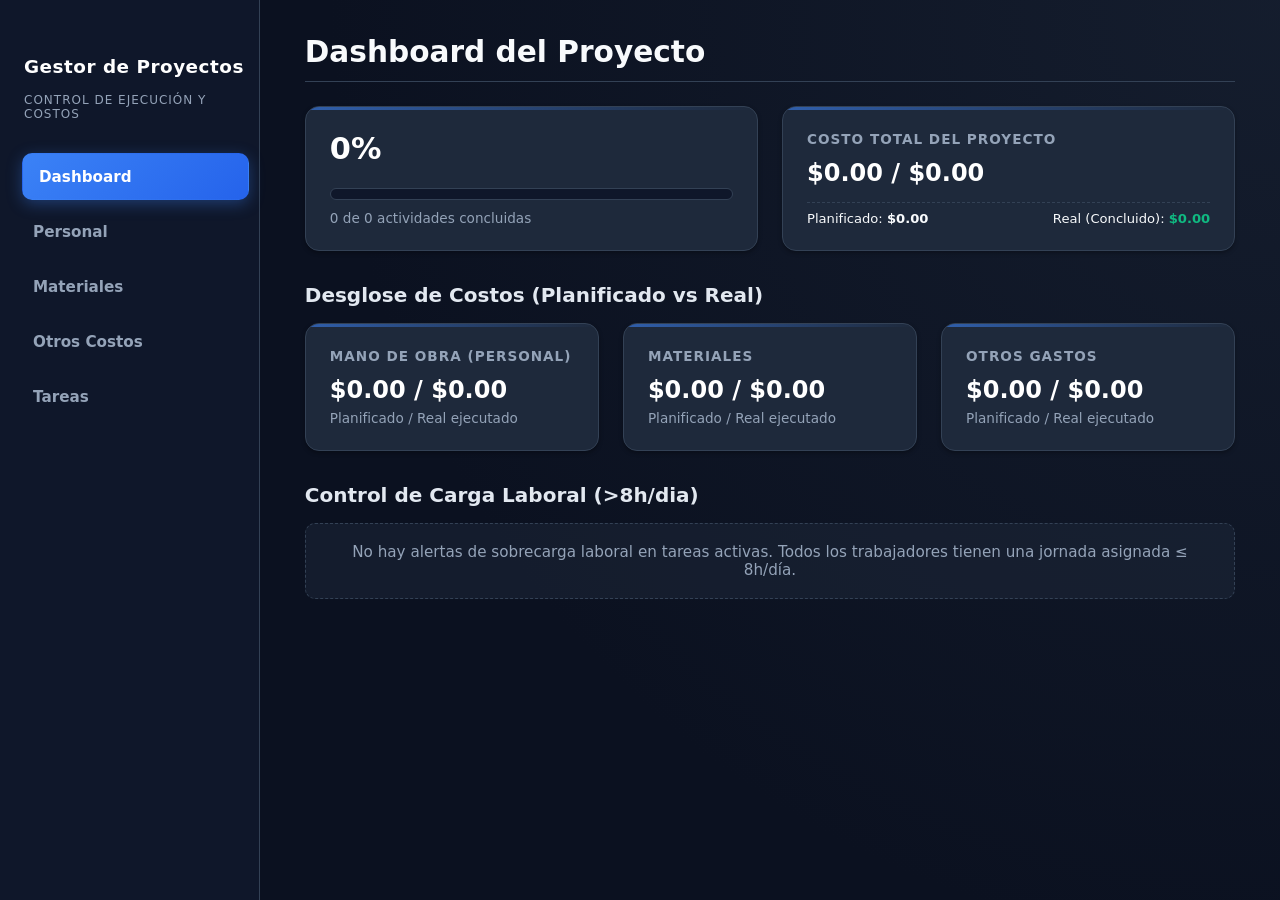
==== commit 4feb139d: "Add files via upload" ====
--- a/index.html
+++ b/index.html
@@ -210,18 +210,18 @@
             </div>
           </div>
           <fieldset>
-            <legend>Asignar Personal y Tiempo de Ejecución</legend>
+            <legend>Asignar Personal y Tiempo de Ejecución (Obligatorio)</legend>
             <div id="tarea-personal-contenedor" class="filas-contenedor"></div>
             <button type="button" class="btn btn-secondary btn-sm" onclick="agregarFilaPersonalTarea()"> + Asignar Trabajador              
             </button>
           </fieldset>
           <fieldset>
-            <legend>Asignar Materiales y Cantidad</legend>
+            <legend>Asignar Materiales y Cantidad (Obligatorio)</legend>
             <div id="tarea-materiales-contenedor" class="filas-contenedor"></div>
             <button type="button" class="btn btn-secondary btn-sm" onclick="agregarFilaMaterialTarea()">+ Asignar Material</button>
           </fieldset>
           <fieldset>
-            <legend>Asignar Otros Costos y Cantidad</legend>
+            <legend>Asignar Otros Costos y Cantidad (Opcional)</legend>
             <div id="tarea-otros-contenedor" class="filas-contenedor"></div>
             <button type="button" class="btn btn-secondary btn-sm" onclick="agregarFilaOtroTarea()">+ Asignar Otro Gasto</button>
           </fieldset>
@@ -249,6 +249,49 @@
     </section>
   </main>
 
+  <!-- Modal de Edición de Tarea (Solo disponible para tareas Pendientes) -->
+  <div id="modal-editar-tarea" class="modal-overlay">
+    <div class="modal-content">
+      <div class="modal-header">
+        <h3 style="color:#ffffff;">Editar Tarea</h3>
+        <button type="button" class="modal-close" onclick="cerrarModalEditarTarea()">&times;</button>
+      </div>
+      <form id="form-editar-tarea">
+        <input type="hidden" id="edit-tarea-id">
+        <div class="form-grid">
+          <div class="form-grupo">
+            <label for="edit-tarea-nombre">Nombre de la Tarea:</label>
+            <input type="text" id="edit-tarea-nombre" class="solo-letras" placeholder="Ej: Vaciado de Losas" required>
+          </div>
+          <div class="form-grupo">
+            <label for="edit-tarea-fecha">Fecha de Ejecución:</label>
+            <input type="date" id="edit-tarea-fecha" required>
+          </div>
+        </div>
+        <fieldset>
+          <legend>Personal Asignado (Obligatorio)</legend>
+          <div id="edit-tarea-personal-contenedor" class="filas-contenedor"></div>
+          <button type="button" class="btn btn-secondary btn-sm" onclick="agregarFilaPersonalEdit()">+ Asignar Trabajador</button>
+        </fieldset>
+        <fieldset>
+          <legend>Materiales Asignados (Obligatorio)</legend>
+          <div id="edit-tarea-materiales-contenedor" class="filas-contenedor"></div>
+          <button type="button" class="btn btn-secondary btn-sm" onclick="agregarFilaMaterialEdit()">+ Asignar Material</button>
+        </fieldset>
+        <fieldset>
+          <legend>Otros Costos (Opcional)</legend>
+          <div id="edit-tarea-otros-contenedor" class="filas-contenedor"></div>
+          <button type="button" class="btn btn-secondary btn-sm" onclick="agregarFilaOtroEdit()">+ Asignar Otro Gasto</button>
+        </fieldset>
+        
+        <div style="display:flex; gap:0.8rem; justify-content:flex-end; margin-top:1.2rem;">
+          <button type="button" class="btn btn-secondary" onclick="cerrarModalEditarTarea()">Cancelar</button>
+          <button type="submit" class="btn btn-success">Guardar Cambios</button>
+        </div>
+      </form>
+    </div>
+  </div>
+
   <div id="toast-container"></div>
   <script src="script.js"></script>
 </body>
--- a/styles.css
+++ b/styles.css
@@ -659,10 +659,82 @@
   border: 1px solid rgba(245, 158, 11, 0.3);
 }
 
+.badge-en-proceso {
+  background-color: rgba(59, 130, 246, 0.15);
+  color: #60a5fa;
+  border: 1px solid rgba(59, 130, 246, 0.4);
+}
+
+.badge-finalizado,
 .badge-concluida {
   background-color: var(--success-bg);
   color: var(--success);
   border: 1px solid rgba(16, 185, 129, 0.3);
+}
+
+.select-estado {
+  appearance: none;
+  -webkit-appearance: none;
+  -moz-appearance: none;
+  padding: 0.4rem 1.9rem 0.4rem 0.85rem;
+  border-radius: 999px;
+  font-size: 0.78rem;
+  font-weight: 700;
+  letter-spacing: 0.4px;
+  text-transform: uppercase;
+  cursor: pointer;
+  outline: none;
+  width: auto;
+  display: inline-block;
+  background-repeat: no-repeat;
+  background-position: right 0.65rem center;
+  background-size: 9px;
+  transition: all 0.25s ease;
+  box-shadow: 0 2px 5px rgba(0, 0, 0, 0.2);
+}
+
+.select-estado option {
+  background-color: #0f172a;
+  color: #f8fafc;
+  font-weight: 600;
+  text-transform: none;
+  padding: 0.4rem;
+}
+
+.select-estado-pendiente {
+  background-color: var(--warning-bg);
+  color: #fbbf24;
+  border: 1px solid rgba(245, 158, 11, 0.45);
+  background-image: url("data:image/svg+xml,%3Csvg xmlns='http://www.w3.org/2000/svg' viewBox='0 0 24 24' fill='none' stroke='%23fbbf24' stroke-width='2.5' stroke-linecap='round' stroke-linejoin='round'%3E%3Cpolyline points='6 9 12 15 18 9'%3E%3C/polyline%3E%3C/svg%3E");
+}
+
+.select-estado-pendiente:hover, .select-estado-pendiente:focus {
+  border-color: #fbbf24;
+  box-shadow: 0 0 10px rgba(245, 158, 11, 0.35);
+}
+
+.select-estado-en-proceso {
+  background-color: rgba(59, 130, 246, 0.18);
+  color: #60a5fa;
+  border: 1px solid rgba(59, 130, 246, 0.5);
+  background-image: url("data:image/svg+xml,%3Csvg xmlns='http://www.w3.org/2000/svg' viewBox='0 0 24 24' fill='none' stroke='%2360a5fa' stroke-width='2.5' stroke-linecap='round' stroke-linejoin='round'%3E%3Cpolyline points='6 9 12 15 18 9'%3E%3C/polyline%3E%3C/svg%3E");
+}
+
+.select-estado-en-proceso:hover, .select-estado-en-proceso:focus {
+  border-color: #60a5fa;
+  box-shadow: 0 0 10px rgba(59, 130, 246, 0.35);
+}
+
+.select-estado-finalizado {
+  background-color: var(--success-bg);
+  color: #34d399;
+  border: 1px solid rgba(16, 185, 129, 0.5);
+  background-image: url("data:image/svg+xml,%3Csvg xmlns='http://www.w3.org/2000/svg' viewBox='0 0 24 24' fill='none' stroke='%2334d399' stroke-width='2.5' stroke-linecap='round' stroke-linejoin='round'%3E%3Cpolyline points='6 9 12 15 18 9'%3E%3C/polyline%3E%3C/svg%3E");
+}
+
+.select-estado-finalizado:hover, .select-estado-finalizado:focus {
+  border-color: #34d399;
+  box-shadow: 0 0 10px rgba(16, 185, 129, 0.35);
 }
 
 .color-exito {
